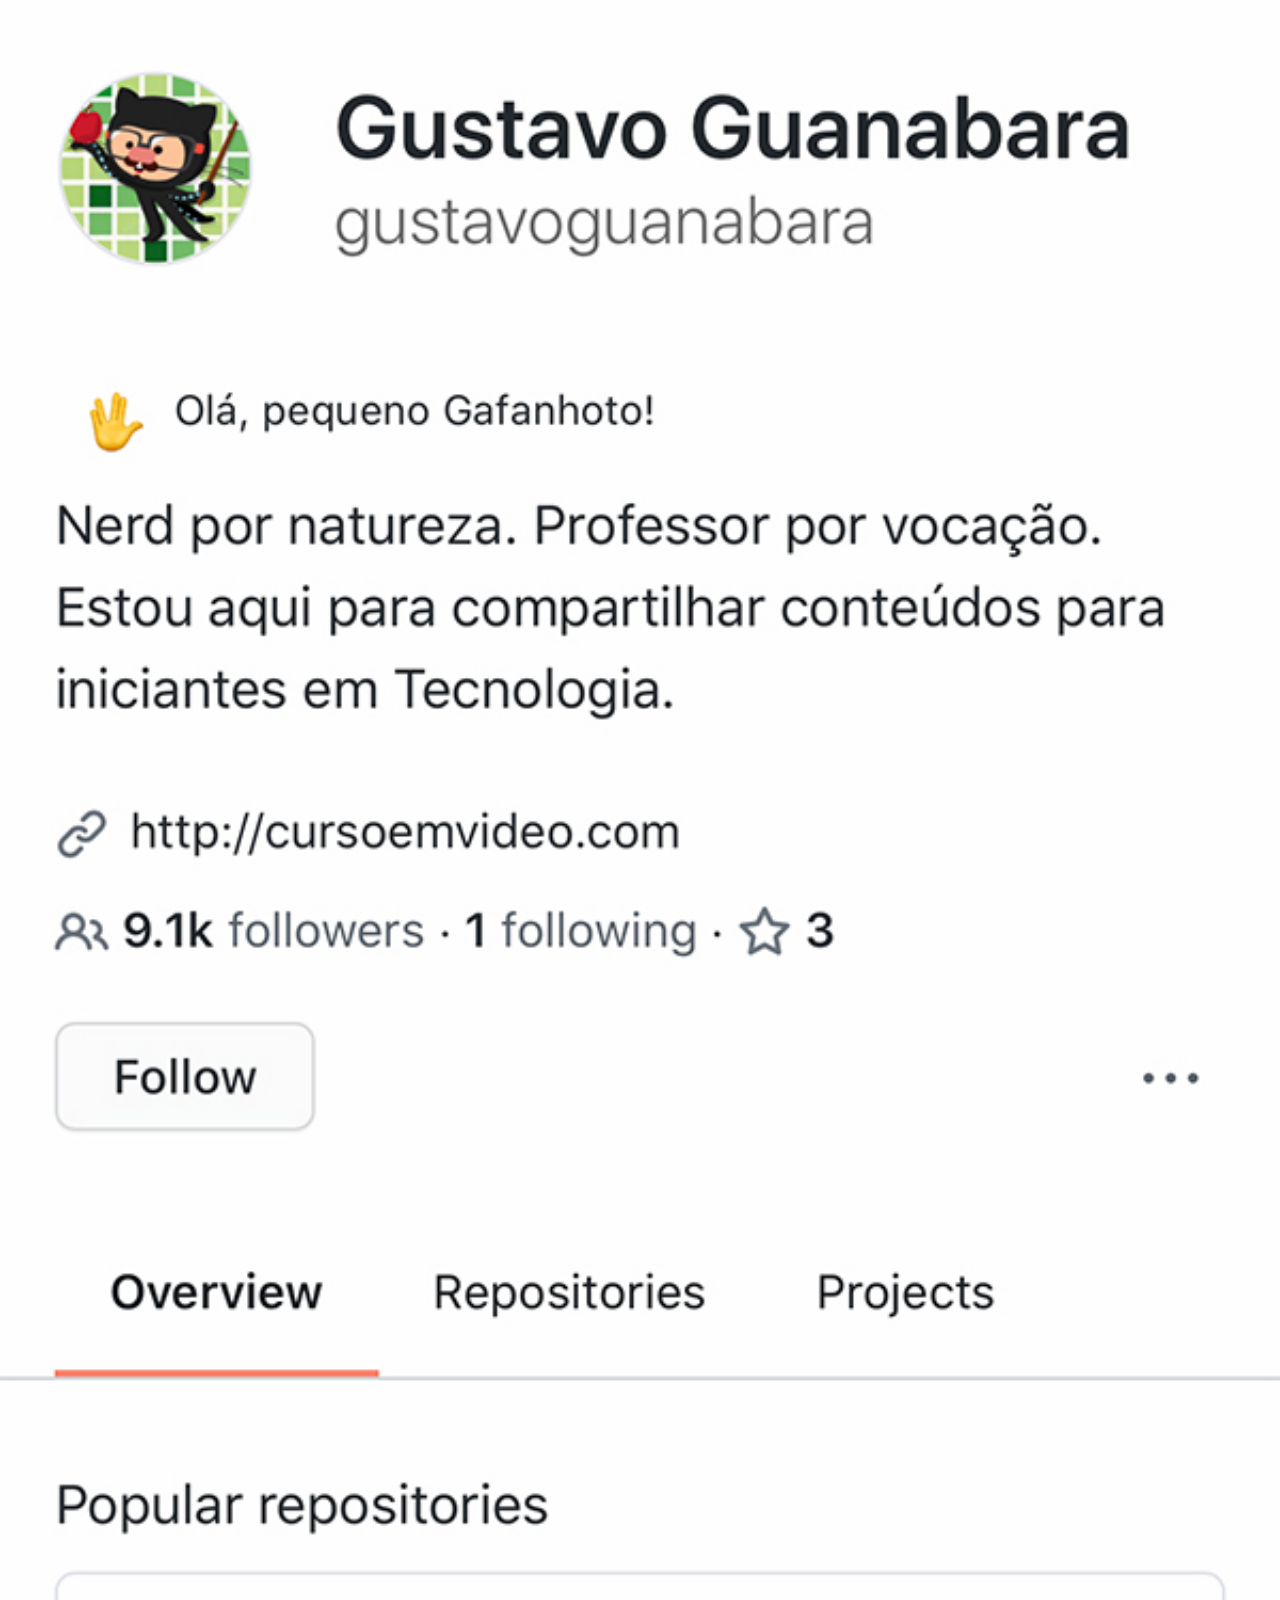
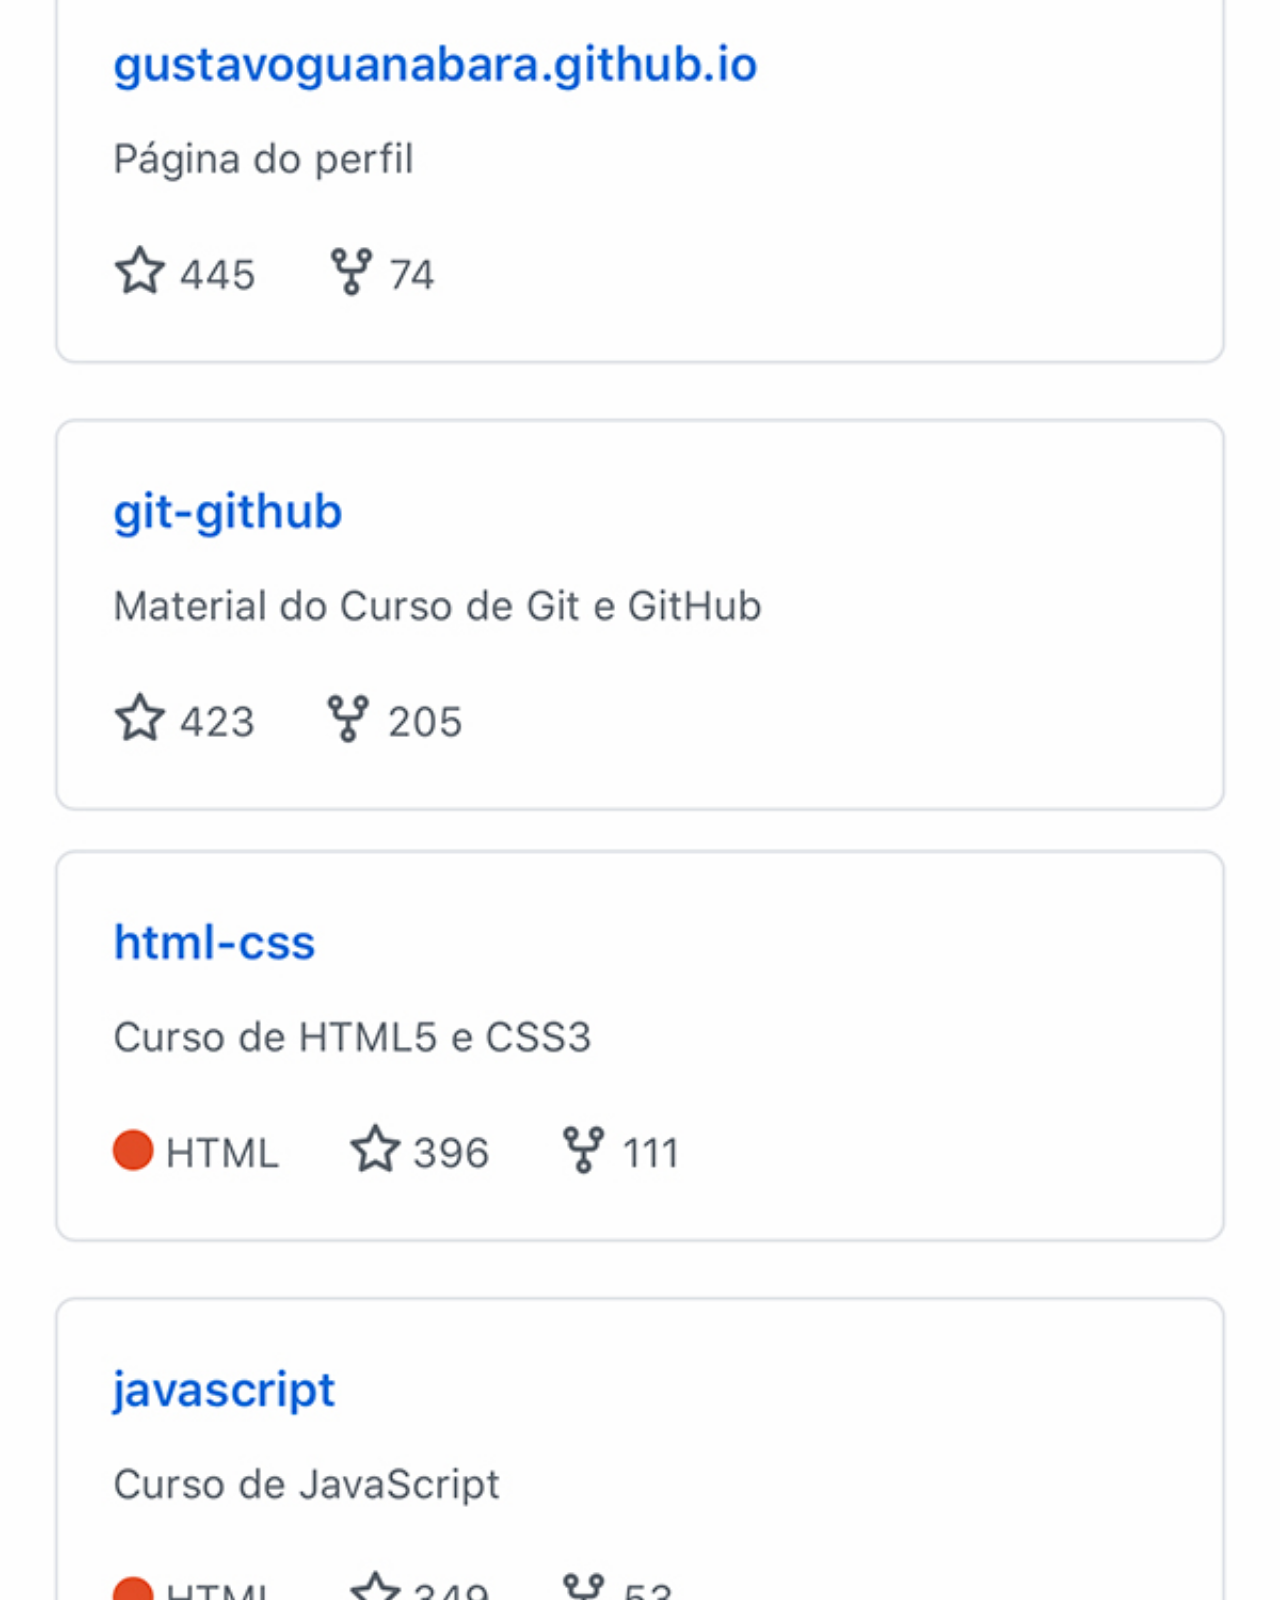
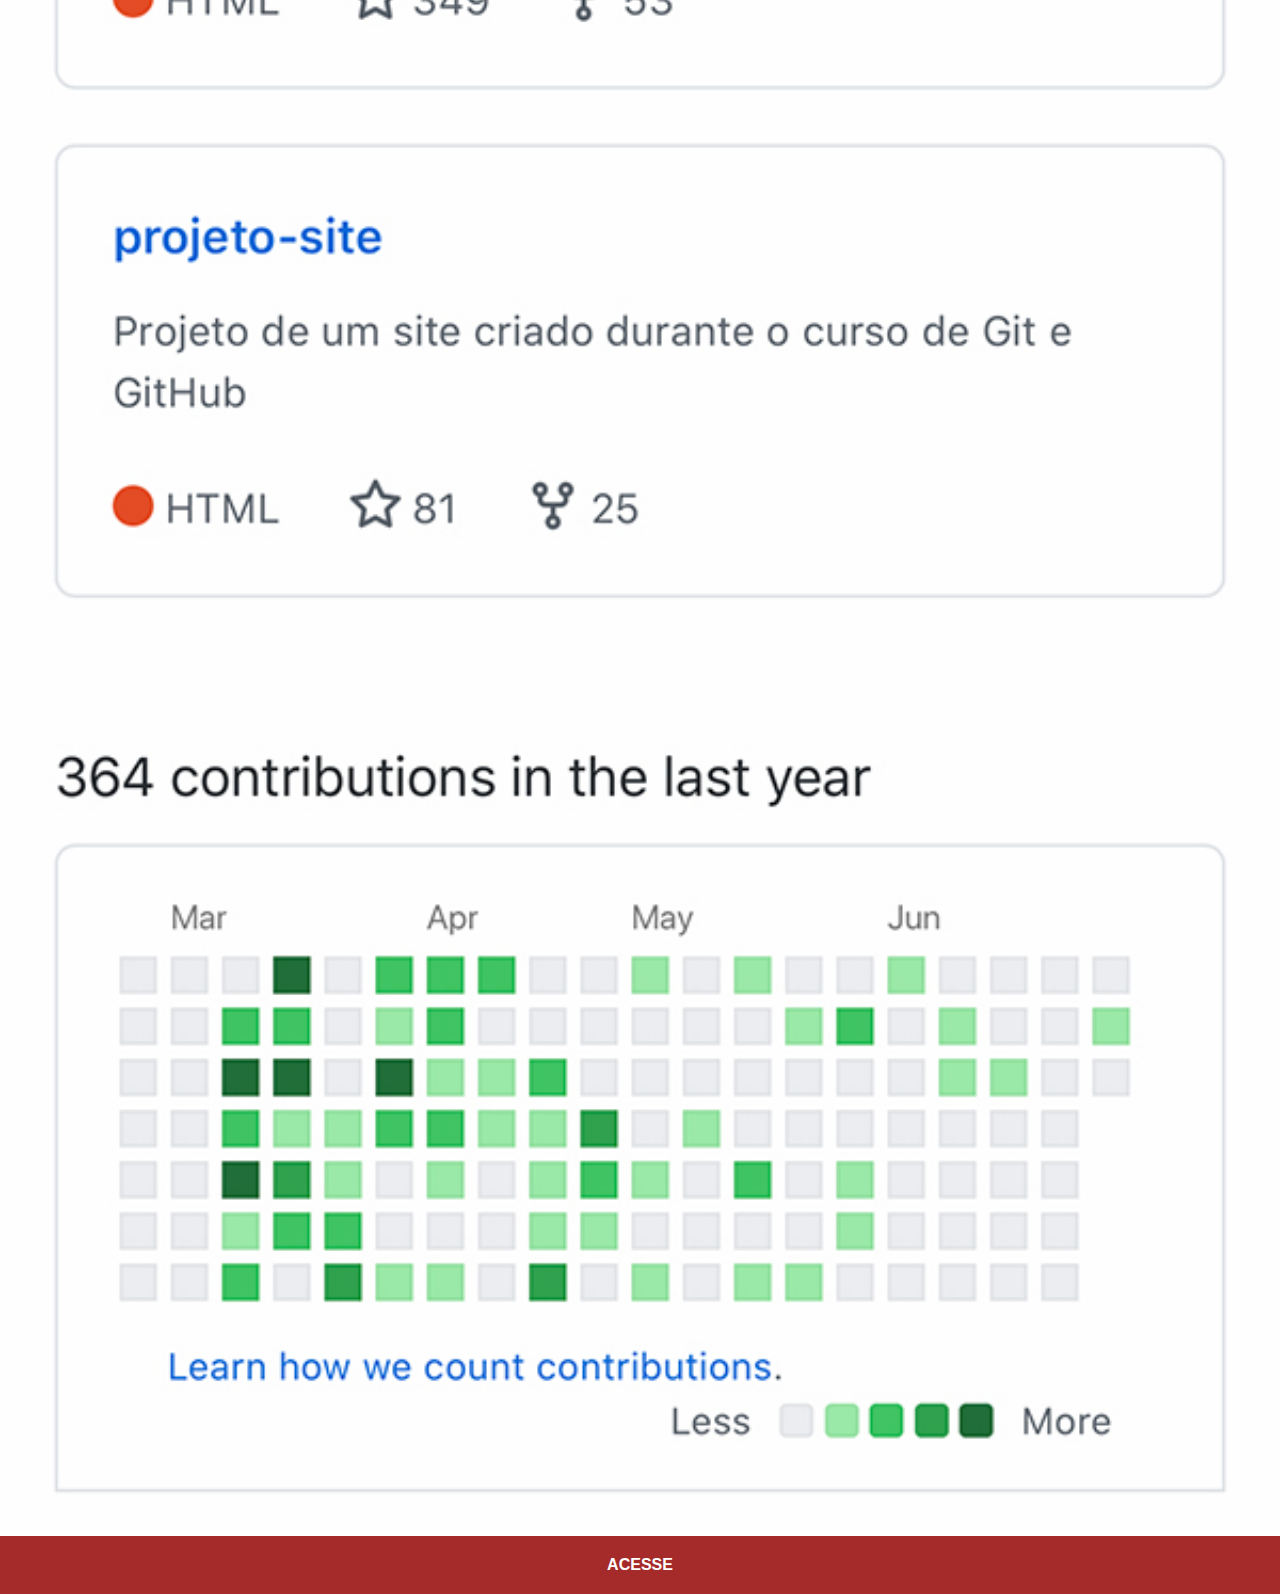
==== github.html @ 8c730261 "imagens" ====
<!DOCTYPE html>
<html lang="pt-br">
<head>
  <meta charset="UTF-8">
  <meta http-equiv="X-UA-Compatible" content="IE=edge">
  <meta name="viewport" content="width=device-width, initial-scale=1.0">
  <title>GitHub</title>
  <link rel="stylesheet" href="estilos/social.css">
</head>
<body>
  <img src="imagens/tela-github.jpg" alt="GitHub">
  <a href="https://github.com/gustavoguanabara" target="_blank">ACESSE</a>
</body>
</html>
---- estilos/social.css ----
@charset "UTF-08";

* {
  margin: 0px;
  padding: 0px;
  font-family: Arial, Helvetica, sans-serif;
}

::-webkit-scrollbar {
  width: 0px;
  height: 0px;
}

img {
  width: 100vw;
}

a{ 
  display: block;
  background-color: brown;
  padding: 20px;
  color: white;
  text-align: center;
  font-weight: bolder;
  text-decoration: none;
}

a:hover {
  background-color: rgb(238, 201, 127);
}
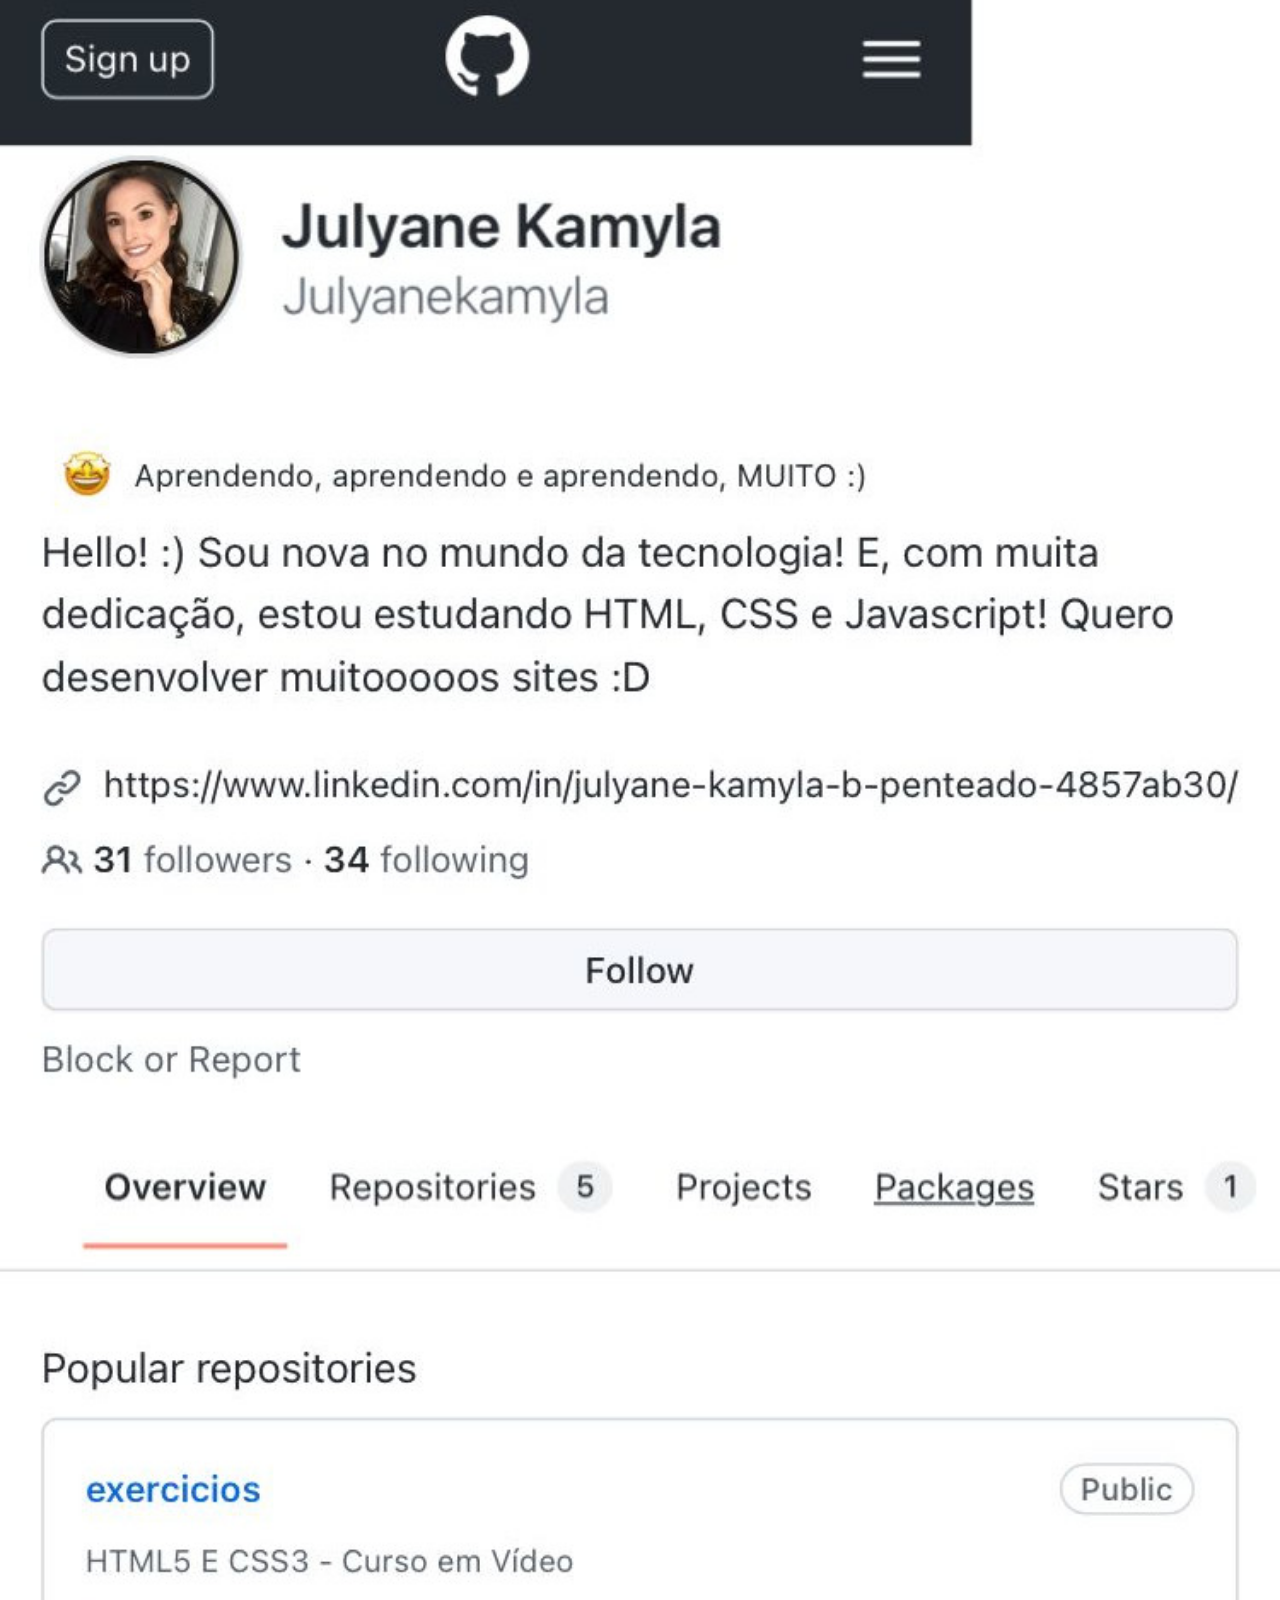
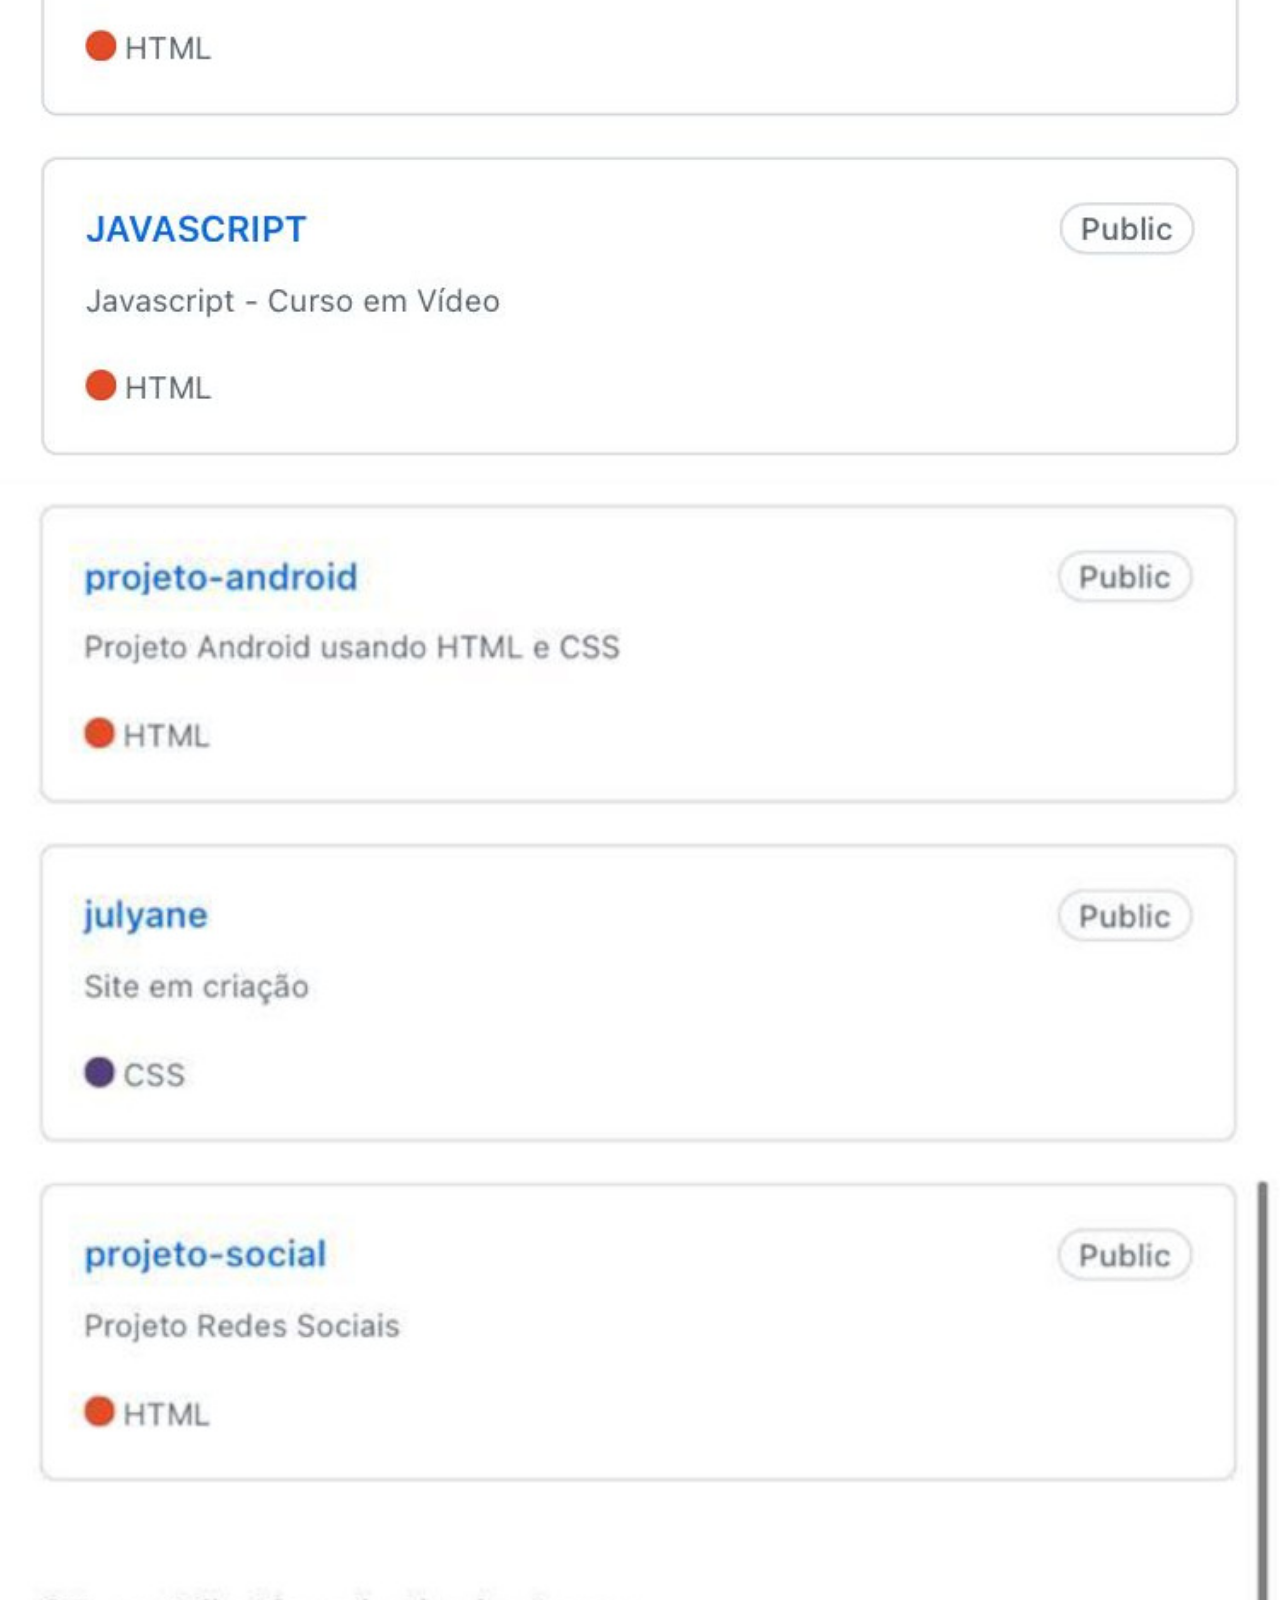
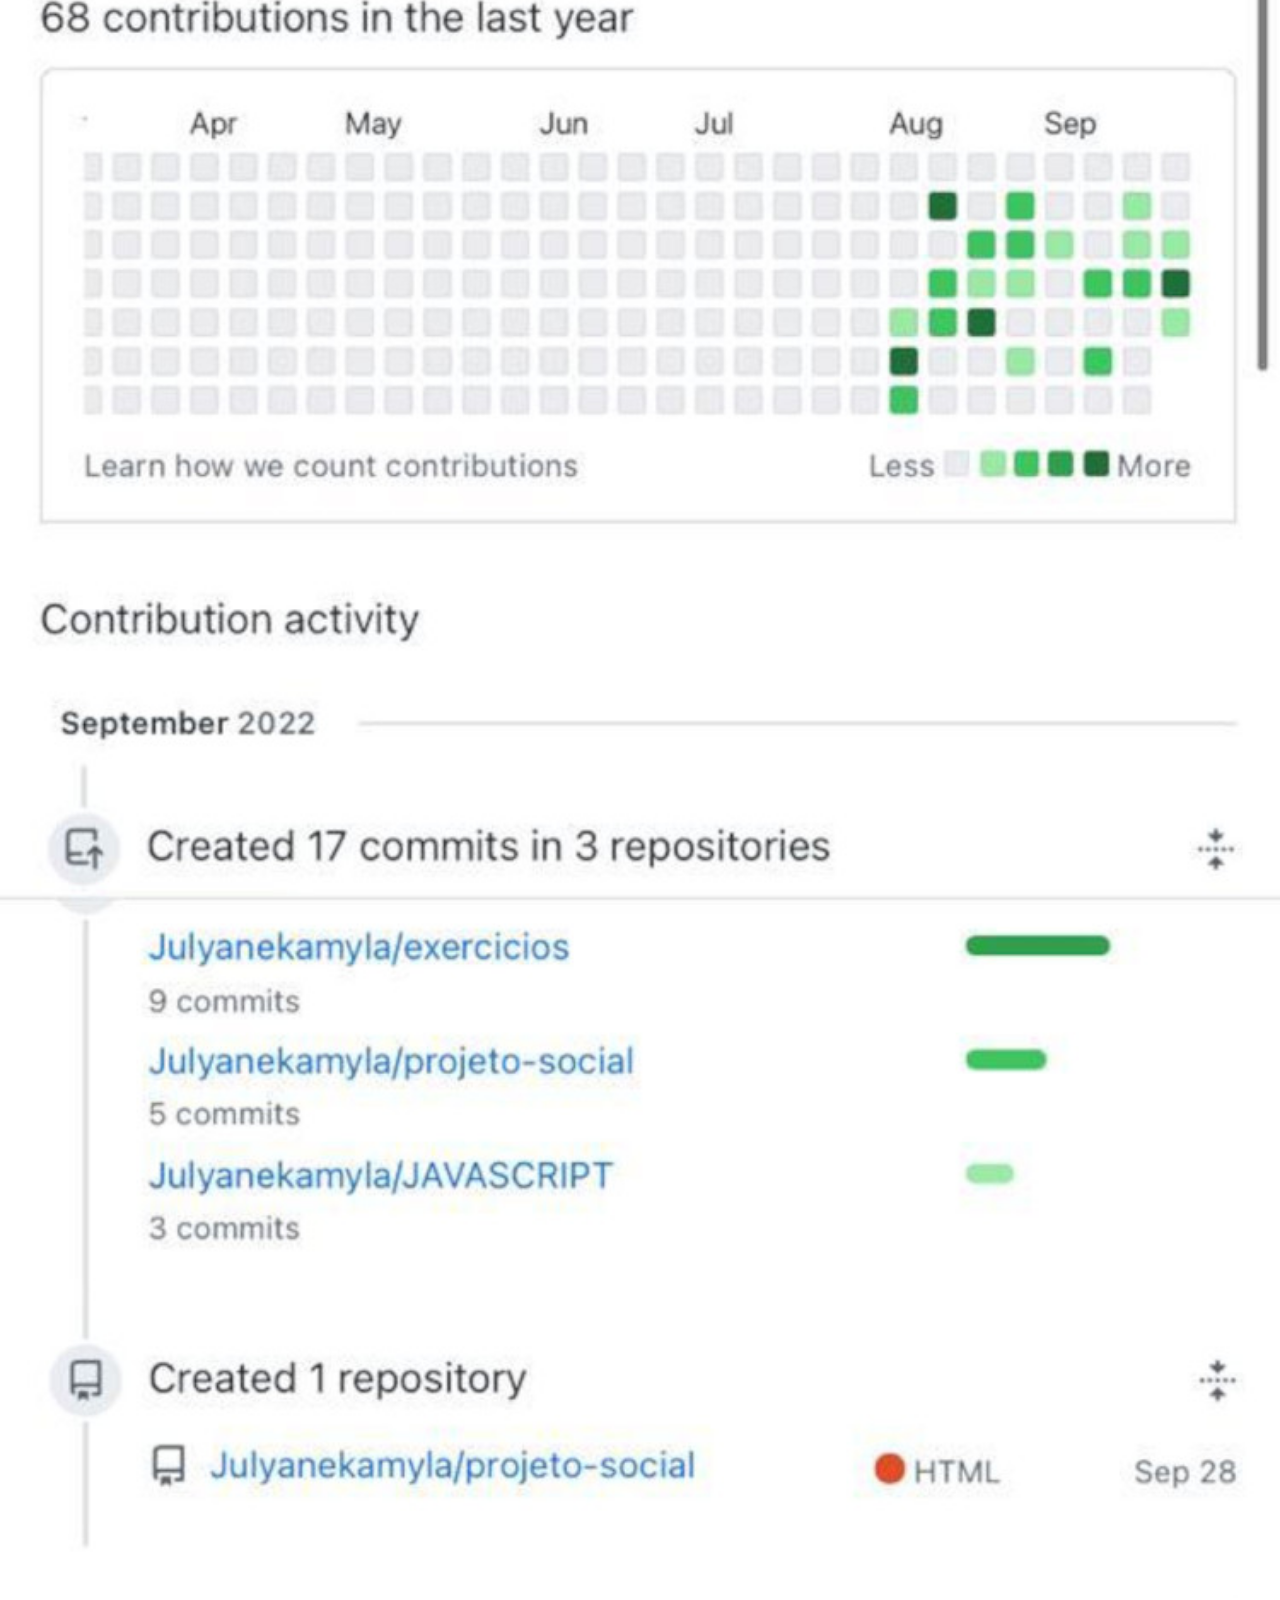
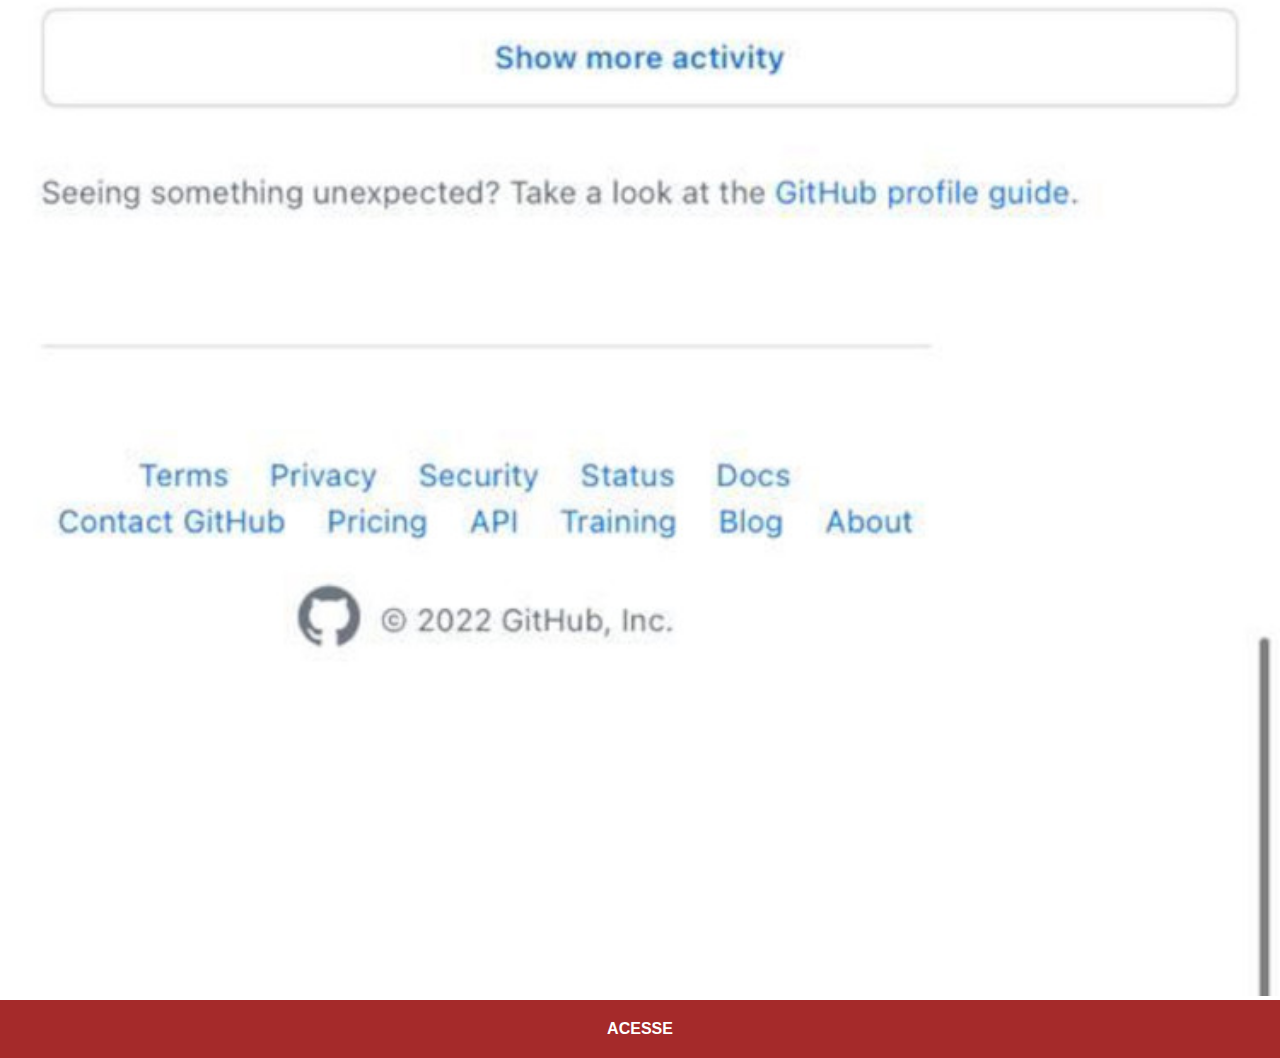
==== commit 7bc679d6: "finalização projeto social" ====
--- a/github.html
+++ b/github.html
@@ -9,6 +9,6 @@
 </head>
 <body>
   <img src="imagens/tela-github.jpg" alt="GitHub">
-  <a href="https://github.com/gustavoguanabara" target="_blank">ACESSE</a>
+  <a href="https://github.com/Julyanekamyla" target="_blank">ACESSE</a>
 </body>
 </html>